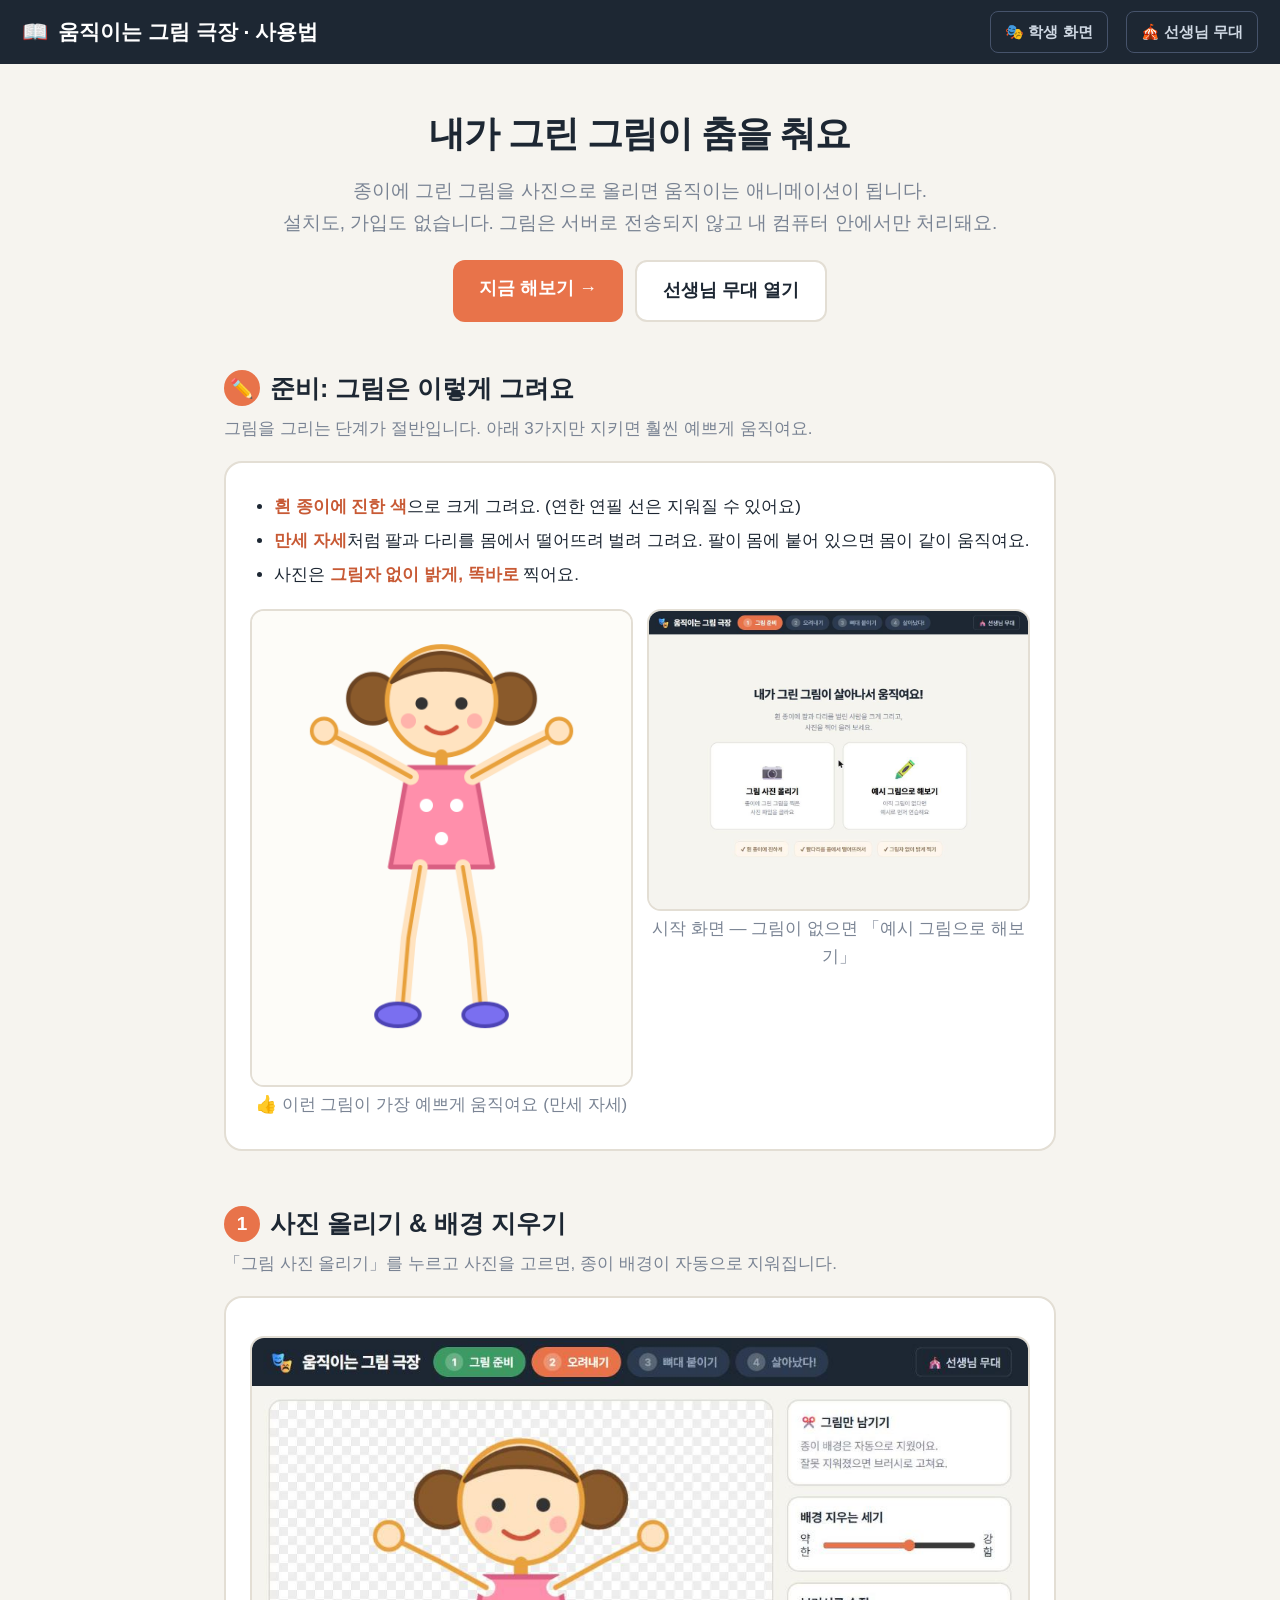
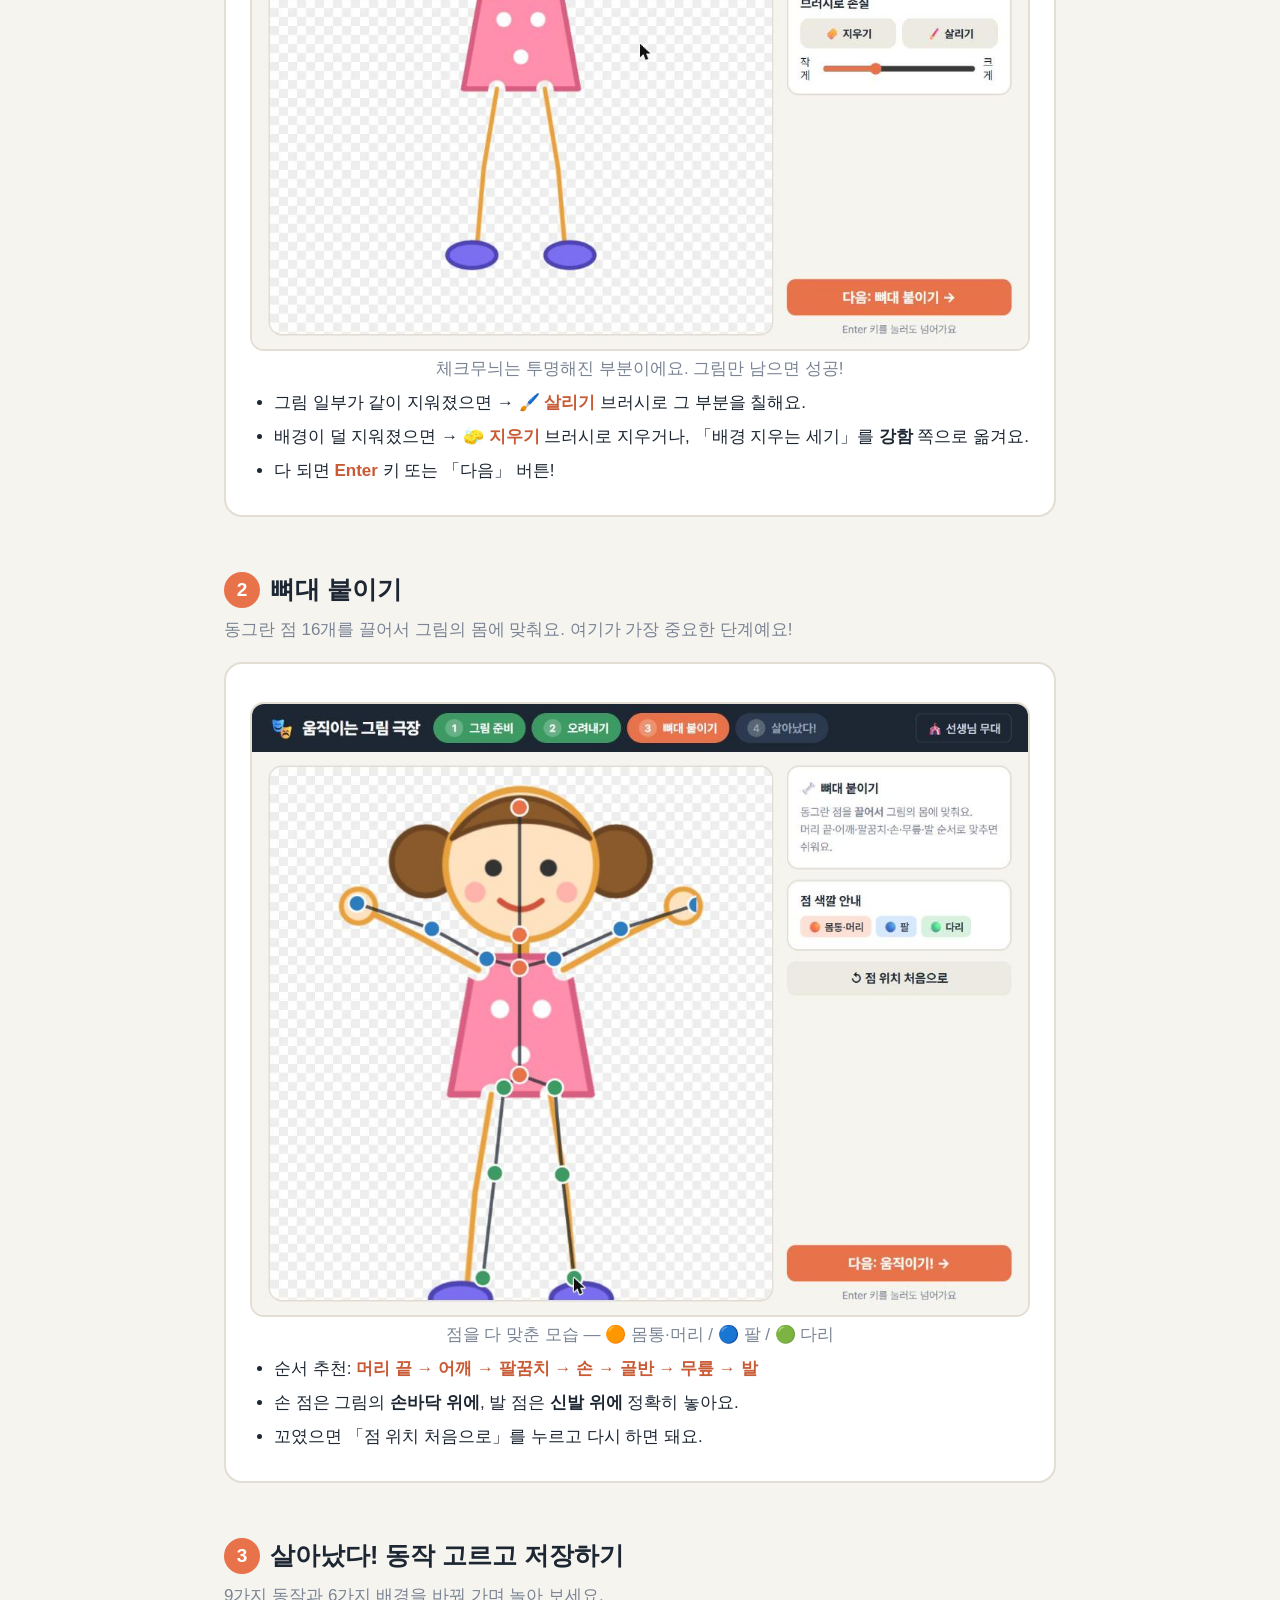
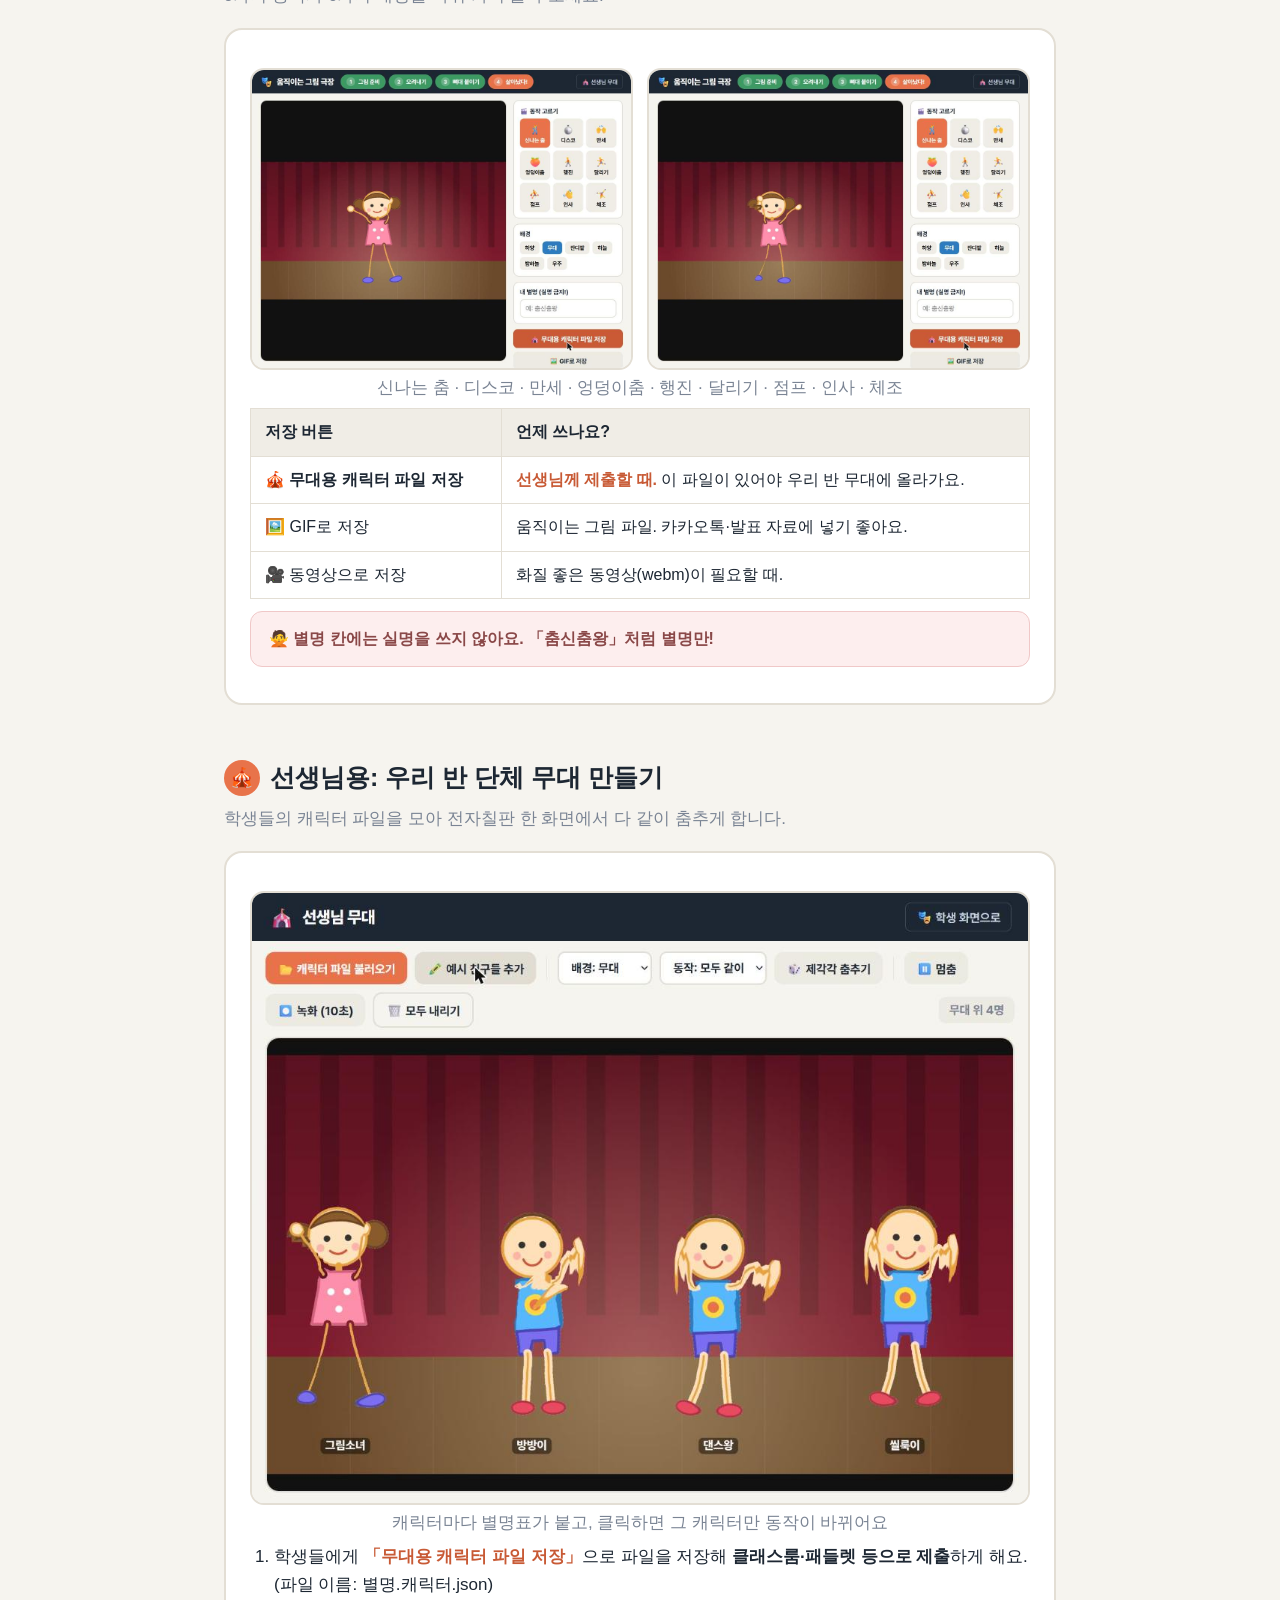
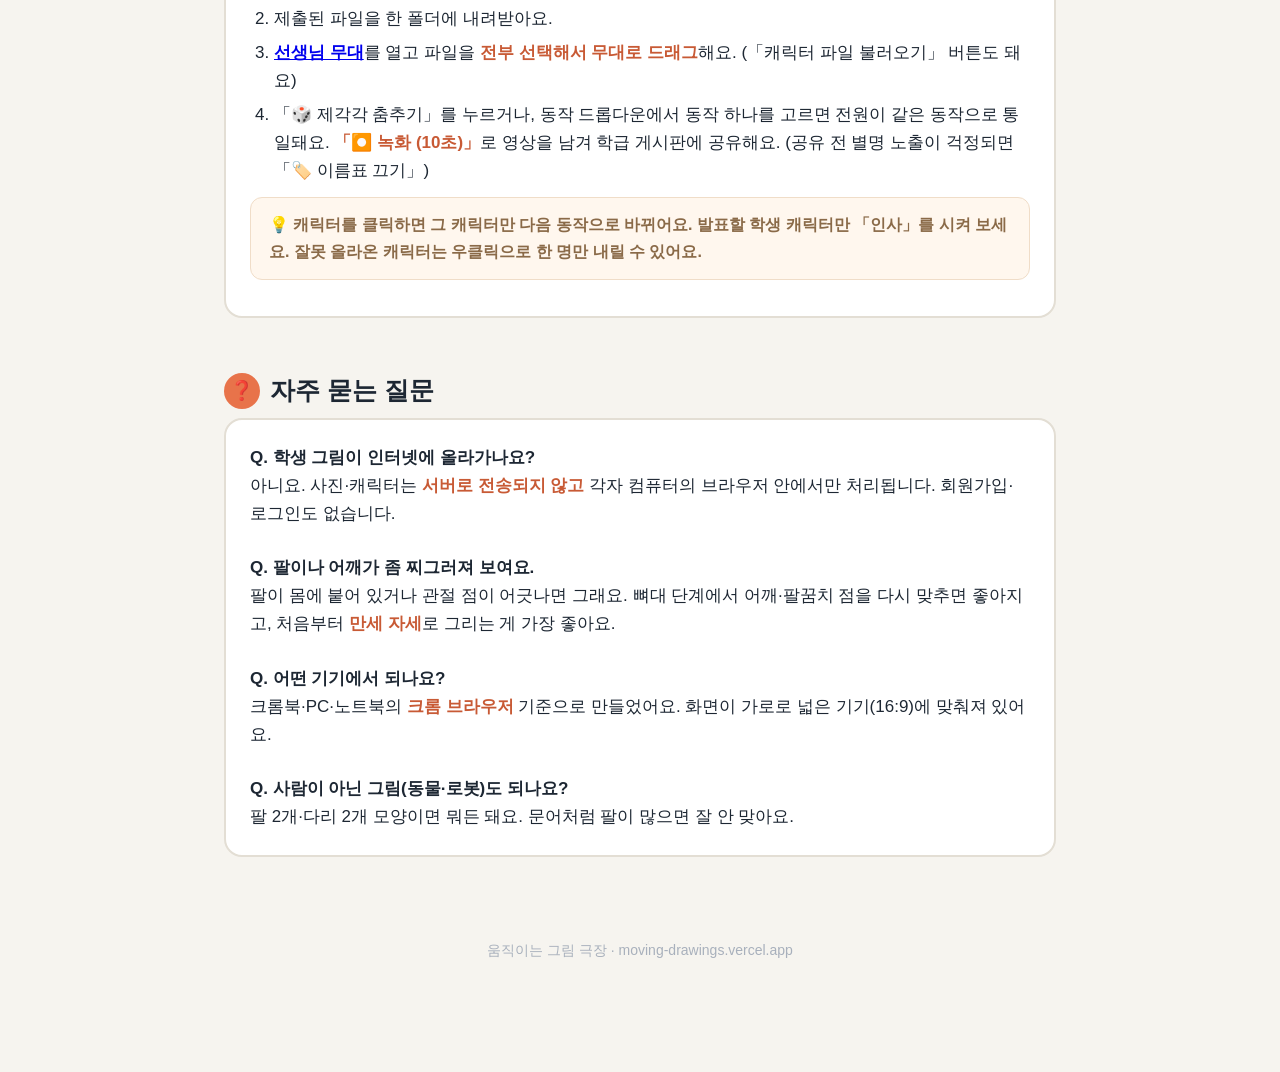
==== guide.html @ 5dd4f10f "사용법 문서·튜토리얼 모달 + 4개 점검 에이전트 지적사항 일괄 반영 새 기능: - guide.html 사용법 웹페이지, 학생 화면 첫 방문 시 단계별 튜토리얼 모달(라이브 춤 데" ====
<!DOCTYPE html>
<html lang="ko">
<head>
<meta charset="UTF-8">
<meta name="viewport" content="width=device-width, initial-scale=1.0">
<title>사용법 — 움직이는 그림 극장</title>
<meta name="description" content="움직이는 그림 극장 사용법: 그림 그리기 → 사진 올리기 → 뼈대 붙이기 → 춤추기 → 선생님 무대 군무까지.">
<meta property="og:title" content="움직이는 그림 극장 — 사용법">
<meta property="og:description" content="내가 그린 그림을 춤추게 만드는 방법, 한 장씩 따라해 보세요.">
<meta property="og:image" content="https://moving-drawings.vercel.app/assets/og.png">
<meta property="og:url" content="https://moving-drawings.vercel.app/guide.html">
<meta property="og:type" content="website">
<link rel="icon" href="assets/favicon.svg" type="image/svg+xml">
<style>
  * { margin: 0; padding: 0; box-sizing: border-box; }
  body {
    font-family: "Pretendard", "Apple SD Gothic Neo", "Malgun Gothic", sans-serif;
    background: #f6f4ef; color: #1d2733; line-height: 1.65;
  }
  header {
    height: 64px; display: flex; align-items: center; gap: 18px;
    padding: 0 22px; background: #1d2733; color: #fff;
    position: sticky; top: 0; z-index: 10;
  }
  header .logo { font-size: 21px; font-weight: 800; display: flex; align-items: center; gap: 10px; }
  header .spacer { flex: 1; }
  header a.navlink {
    color: #cfd8e3; text-decoration: none; font-size: 15px; font-weight: 600;
    padding: 8px 14px; border-radius: 8px; border: 1px solid #46536b;
  }
  header a.navlink:hover { background: #2c3a4f; color: #fff; }
  .wrap { max-width: 880px; margin: 0 auto; padding: 40px 24px 80px; }
  .hero { text-align: center; margin-bottom: 46px; }
  .hero h1 { font-size: 36px; font-weight: 800; letter-spacing: -1px; margin-bottom: 12px; }
  .hero p { font-size: 19px; color: #7a8494; }
  .hero .cta {
    display: inline-flex; gap: 12px; margin-top: 22px;
  }
  .hero .cta a {
    display: inline-block; padding: 14px 26px; border-radius: 12px;
    font-size: 18px; font-weight: 700; text-decoration: none;
  }
  .hero .cta a.main { background: #e8734a; color: #fff; }
  .hero .cta a.sub { background: #fff; color: #1d2733; border: 2px solid #e3ded4; }

  section { margin-bottom: 52px; }
  h2 {
    font-size: 25px; font-weight: 800; margin-bottom: 6px;
    display: flex; align-items: center; gap: 10px;
  }
  h2 .badge {
    flex-shrink: 0; width: 36px; height: 36px; border-radius: 50%;
    background: #e8734a; color: #fff; font-size: 19px;
    display: inline-flex; align-items: center; justify-content: center;
  }
  .sub-desc { font-size: 17px; color: #7a8494; margin-bottom: 18px; }
  .card {
    background: #fff; border: 2px solid #e3ded4; border-radius: 18px;
    padding: 24px; margin-bottom: 16px;
  }
  .card p, .card li { font-size: 17px; }
  .card ul, .card ol { padding-left: 24px; }
  .card li { margin: 6px 0; }
  .shot {
    width: 100%; border-radius: 14px; border: 2px solid #e3ded4;
    display: block; margin: 14px 0 4px;
  }
  .caption { font-size: 15px; color: #7a8494; text-align: center; margin-bottom: 6px; }
  .two { display: grid; grid-template-columns: 1fr 1fr; gap: 14px; }
  @media (max-width: 640px) { .two { grid-template-columns: 1fr; } }
  .tip {
    background: #fff7ee; border: 1px solid #f0ddc8; color: #8a6a48;
    padding: 14px 18px; border-radius: 12px; font-size: 16px; font-weight: 600;
    margin: 12px 0;
  }
  .warn {
    background: #fdeeee; border: 1px solid #f0c8c8; color: #8a4848;
    padding: 14px 18px; border-radius: 12px; font-size: 16px; font-weight: 600;
    margin: 12px 0;
  }
  b.k { color: #c85a35; }
  table { width: 100%; border-collapse: collapse; font-size: 16px; }
  th, td { border: 1px solid #e3ded4; padding: 10px 14px; text-align: left; }
  th { background: #f0ede6; }
  footer { text-align: center; color: #a8b0bc; font-size: 14px; padding: 30px 0; }
</style>
</head>
<body>
<header>
  <div class="logo"><span>📖</span>움직이는 그림 극장 · 사용법</div>
  <div class="spacer"></div>
  <a class="navlink" href="index.html">🎭 학생 화면</a>
  <a class="navlink" href="stage.html">🎪 선생님 무대</a>
</header>

<div class="wrap">
  <div class="hero">
    <h1>내가 그린 그림이 춤을 춰요</h1>
    <p>종이에 그린 그림을 사진으로 올리면 움직이는 애니메이션이 됩니다.<br>
    설치도, 가입도 없습니다. 그림은 서버로 전송되지 않고 내 컴퓨터 안에서만 처리돼요.</p>
    <div class="cta">
      <a class="main" href="index.html">지금 해보기 →</a>
      <a class="sub" href="stage.html">선생님 무대 열기</a>
    </div>
  </div>

  <section>
    <h2><span class="badge">✏️</span>준비: 그림은 이렇게 그려요</h2>
    <p class="sub-desc">그림을 그리는 단계가 절반입니다. 아래 3가지만 지키면 훨씬 예쁘게 움직여요.</p>
    <div class="card">
      <ul>
        <li><b class="k">흰 종이에 진한 색</b>으로 크게 그려요. (연한 연필 선은 지워질 수 있어요)</li>
        <li><b class="k">만세 자세</b>처럼 팔과 다리를 몸에서 떨어뜨려 벌려 그려요. 팔이 몸에 붙어 있으면 몸이 같이 움직여요.</li>
        <li>사진은 <b class="k">그림자 없이 밝게, 똑바로</b> 찍어요.</li>
      </ul>
      <div class="two">
        <div>
          <img class="shot" src="docs/사용법/00-예시그림-이렇게그려요.png" alt="추천 그림 예시 — 만세 자세로 팔다리를 벌린 그림">
          <p class="caption">👍 이런 그림이 가장 예쁘게 움직여요 (만세 자세)</p>
        </div>
        <div>
          <img class="shot" src="docs/사용법/01-시작화면.jpg" alt="시작 화면">
          <p class="caption">시작 화면 — 그림이 없으면 「예시 그림으로 해보기」</p>
        </div>
      </div>
    </div>
  </section>

  <section>
    <h2><span class="badge">1</span>사진 올리기 &amp; 배경 지우기</h2>
    <p class="sub-desc">「그림 사진 올리기」를 누르고 사진을 고르면, 종이 배경이 자동으로 지워집니다.</p>
    <div class="card">
      <img class="shot" src="docs/사용법/02-배경-자동제거.jpg" alt="배경이 자동으로 제거된 화면">
      <p class="caption">체크무늬는 투명해진 부분이에요. 그림만 남으면 성공!</p>
      <ul>
        <li>그림 일부가 같이 지워졌으면 → <b class="k">🖌️ 살리기</b> 브러시로 그 부분을 칠해요.</li>
        <li>배경이 덜 지워졌으면 → <b class="k">🧽 지우기</b> 브러시로 지우거나, 「배경 지우는 세기」를 <b>강함</b> 쪽으로 옮겨요.</li>
        <li>다 되면 <b class="k">Enter</b> 키 또는 「다음」 버튼!</li>
      </ul>
    </div>
  </section>

  <section>
    <h2><span class="badge">2</span>뼈대 붙이기</h2>
    <p class="sub-desc">동그란 점 16개를 끌어서 그림의 몸에 맞춰요. 여기가 가장 중요한 단계예요!</p>
    <div class="card">
      <img class="shot" src="docs/사용법/03-뼈대-붙이기.jpg" alt="관절 점을 그림에 맞게 배치한 화면">
      <p class="caption">점을 다 맞춘 모습 — 🟠 몸통·머리 / 🔵 팔 / 🟢 다리</p>
      <ul>
        <li>순서 추천: <b class="k">머리 끝 → 어깨 → 팔꿈치 → 손 → 골반 → 무릎 → 발</b></li>
        <li>손 점은 그림의 <b>손바닥 위에</b>, 발 점은 <b>신발 위에</b> 정확히 놓아요.</li>
        <li>꼬였으면 「점 위치 처음으로」를 누르고 다시 하면 돼요.</li>
      </ul>
    </div>
  </section>

  <section>
    <h2><span class="badge">3</span>살아났다! 동작 고르고 저장하기</h2>
    <p class="sub-desc">9가지 동작과 6가지 배경을 바꿔 가며 놀아 보세요.</p>
    <div class="card">
      <div class="two">
        <div>
          <img class="shot" src="docs/사용법/04-완성-춤추기1.jpg" alt="완성된 캐릭터가 춤추는 화면 1">
        </div>
        <div>
          <img class="shot" src="docs/사용법/05-완성-춤추기2.jpg" alt="완성된 캐릭터가 춤추는 화면 2">
        </div>
      </div>
      <p class="caption">신나는 춤 · 디스코 · 만세 · 엉덩이춤 · 행진 · 달리기 · 점프 · 인사 · 체조</p>
      <table>
        <tr><th>저장 버튼</th><th>언제 쓰나요?</th></tr>
        <tr><td>🎪 <b>무대용 캐릭터 파일 저장</b></td><td><b class="k">선생님께 제출할 때.</b> 이 파일이 있어야 우리 반 무대에 올라가요.</td></tr>
        <tr><td>🖼️ GIF로 저장</td><td>움직이는 그림 파일. 카카오톡·발표 자료에 넣기 좋아요.</td></tr>
        <tr><td>🎥 동영상으로 저장</td><td>화질 좋은 동영상(webm)이 필요할 때.</td></tr>
      </table>
      <div class="warn">🙅 별명 칸에는 <b>실명을 쓰지 않아요.</b> 「춤신춤왕」처럼 별명만!</div>
    </div>
  </section>

  <section>
    <h2><span class="badge">🎪</span>선생님용: 우리 반 단체 무대 만들기</h2>
    <p class="sub-desc">학생들의 캐릭터 파일을 모아 전자칠판 한 화면에서 다 같이 춤추게 합니다.</p>
    <div class="card">
      <img class="shot" src="docs/사용법/06-선생님무대-단체군무.jpg" alt="선생님 무대에서 여러 캐릭터가 함께 춤추는 화면">
      <p class="caption">캐릭터마다 별명표가 붙고, 클릭하면 그 캐릭터만 동작이 바뀌어요</p>
      <ol>
        <li>학생들에게 <b class="k">「무대용 캐릭터 파일 저장」</b>으로 파일을 저장해 <b>클래스룸·패들렛 등으로 제출</b>하게 해요. (파일 이름: 별명.캐릭터.json)</li>
        <li>제출된 파일을 한 폴더에 내려받아요.</li>
        <li><a href="stage.html"><b>선생님 무대</b></a>를 열고 파일을 <b class="k">전부 선택해서 무대로 드래그</b>해요. (「캐릭터 파일 불러오기」 버튼도 돼요)</li>
        <li>「🎲 제각각 춤추기」를 누르거나, 동작 드롭다운에서 동작 하나를 고르면 전원이 같은 동작으로 통일돼요. <b class="k">「⏺️ 녹화 (10초)」</b>로 영상을 남겨 학급 게시판에 공유해요. (공유 전 별명 노출이 걱정되면 「🏷️ 이름표 끄기」)</li>
      </ol>
      <div class="tip">💡 캐릭터를 <b>클릭</b>하면 그 캐릭터만 다음 동작으로 바뀌어요. 발표할 학생 캐릭터만 「인사」를 시켜 보세요. 잘못 올라온 캐릭터는 <b>우클릭</b>으로 한 명만 내릴 수 있어요.</div>
    </div>
  </section>

  <section>
    <h2><span class="badge">❓</span>자주 묻는 질문</h2>
    <div class="card">
      <p><b>Q. 학생 그림이 인터넷에 올라가나요?</b><br>
      아니요. 사진·캐릭터는 <b class="k">서버로 전송되지 않고</b> 각자 컴퓨터의 브라우저 안에서만 처리됩니다. 회원가입·로그인도 없습니다.</p>
      <br>
      <p><b>Q. 팔이나 어깨가 좀 찌그러져 보여요.</b><br>
      팔이 몸에 붙어 있거나 관절 점이 어긋나면 그래요. 뼈대 단계에서 어깨·팔꿈치 점을 다시 맞추면 좋아지고, 처음부터 <b class="k">만세 자세</b>로 그리는 게 가장 좋아요.</p>
      <br>
      <p><b>Q. 어떤 기기에서 되나요?</b><br>
      크롬북·PC·노트북의 <b class="k">크롬 브라우저</b> 기준으로 만들었어요. 화면이 가로로 넓은 기기(16:9)에 맞춰져 있어요.</p>
      <br>
      <p><b>Q. 사람이 아닌 그림(동물·로봇)도 되나요?</b><br>
      팔 2개·다리 2개 모양이면 뭐든 돼요. 문어처럼 팔이 많으면 잘 안 맞아요.</p>
    </div>
  </section>

  <footer>움직이는 그림 극장 · moving-drawings.vercel.app</footer>
</div>
</body>
</html>
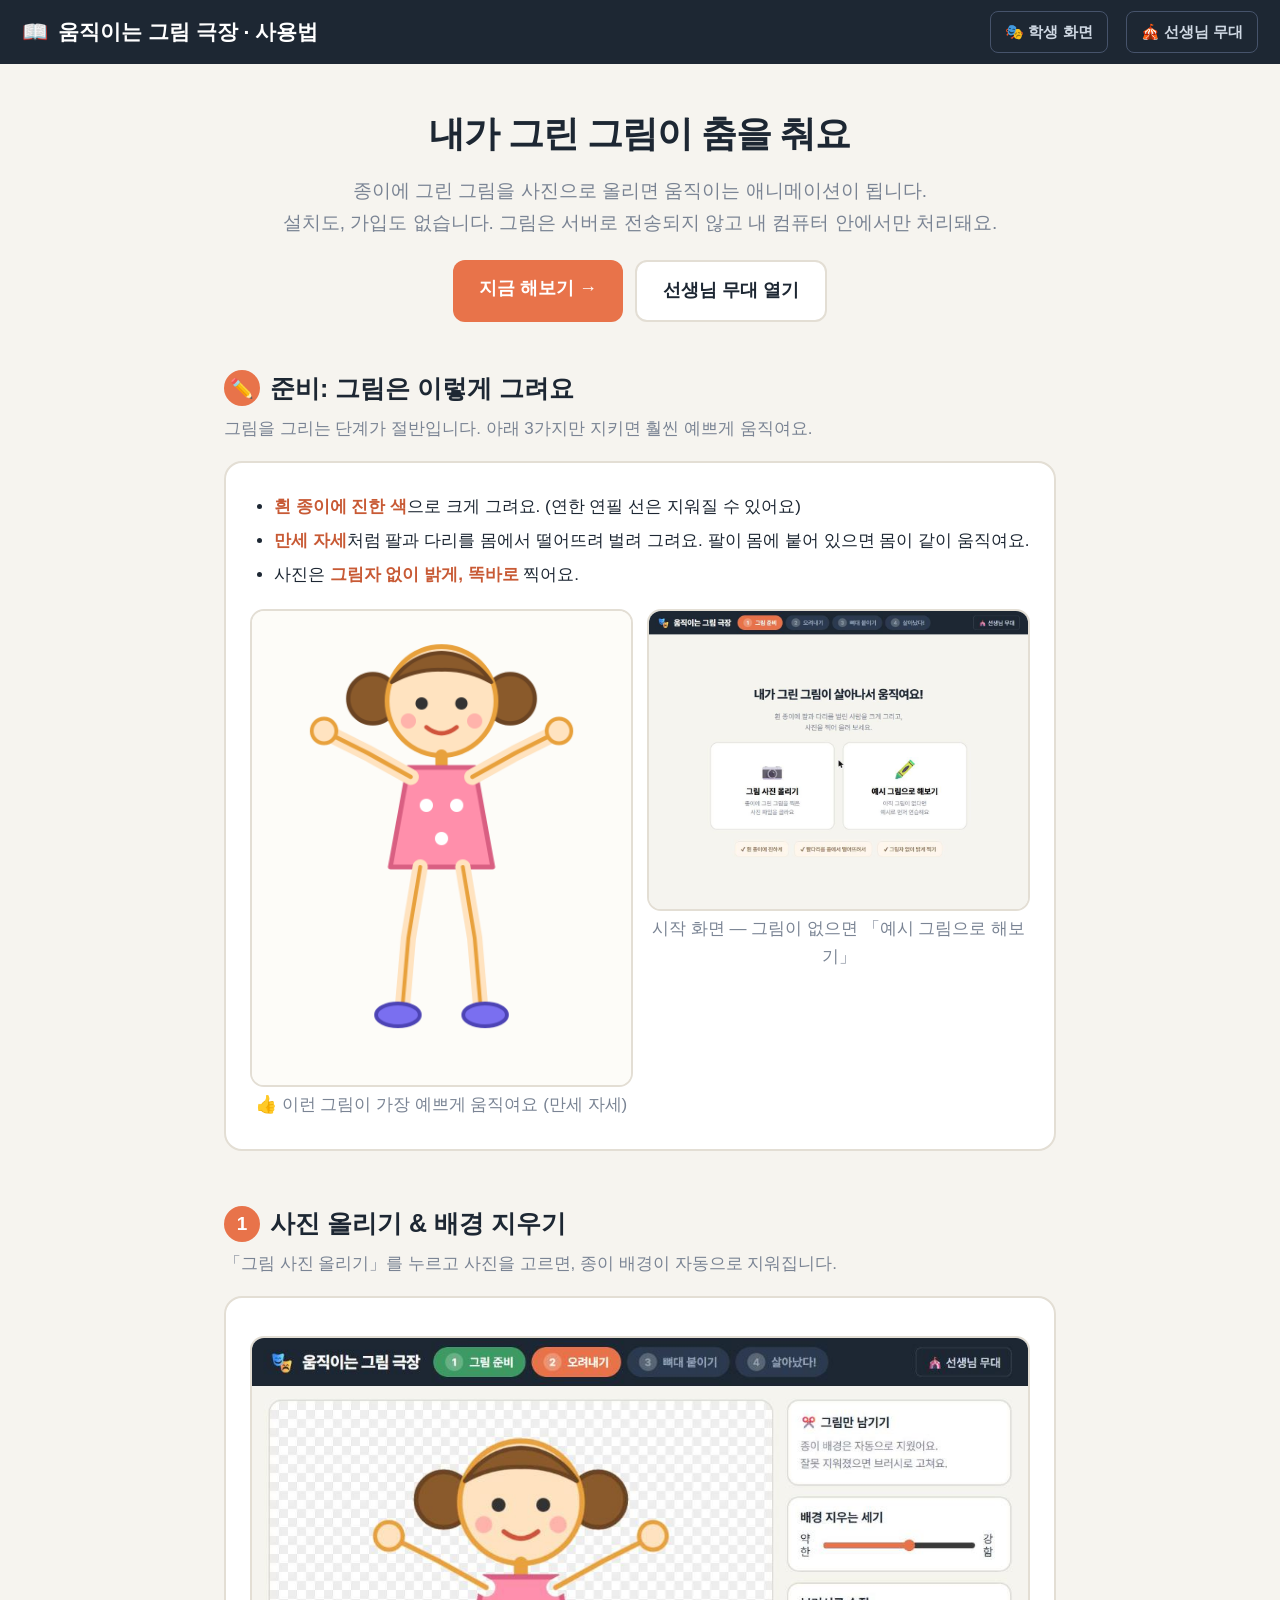
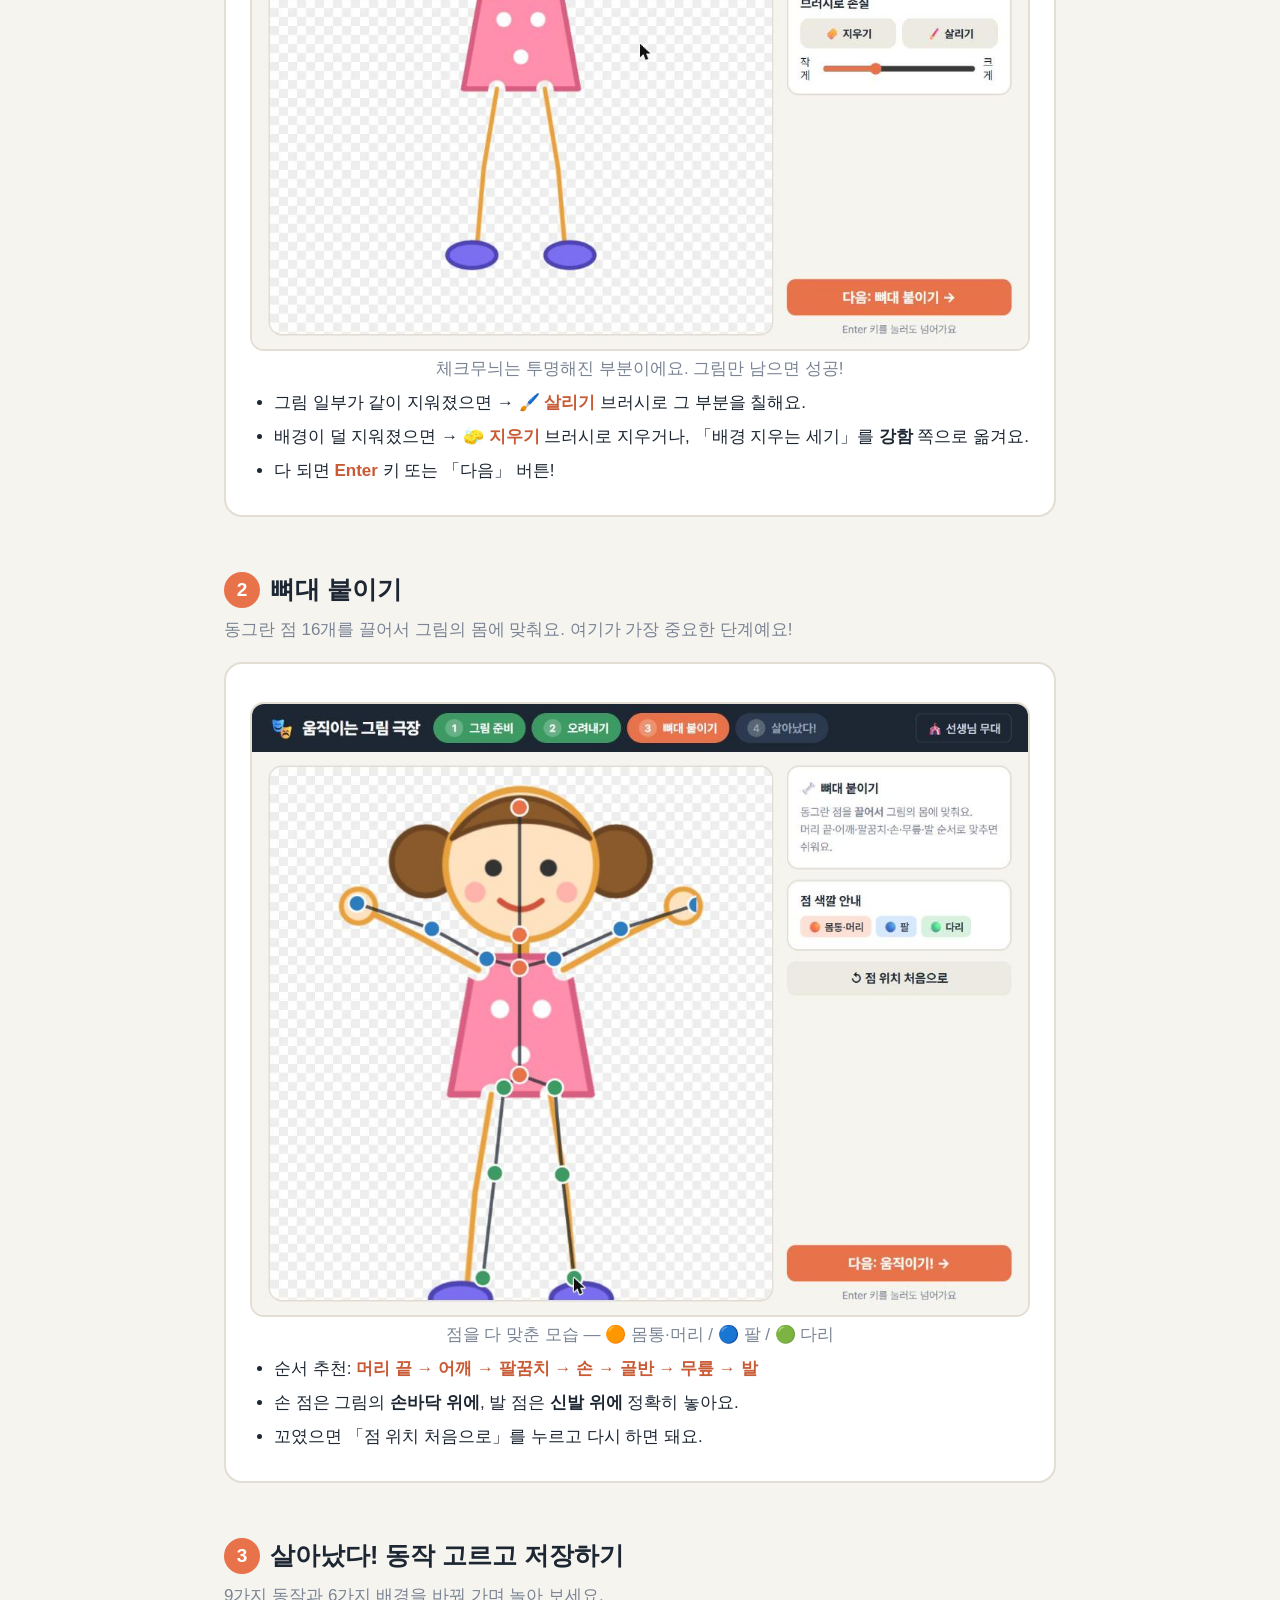
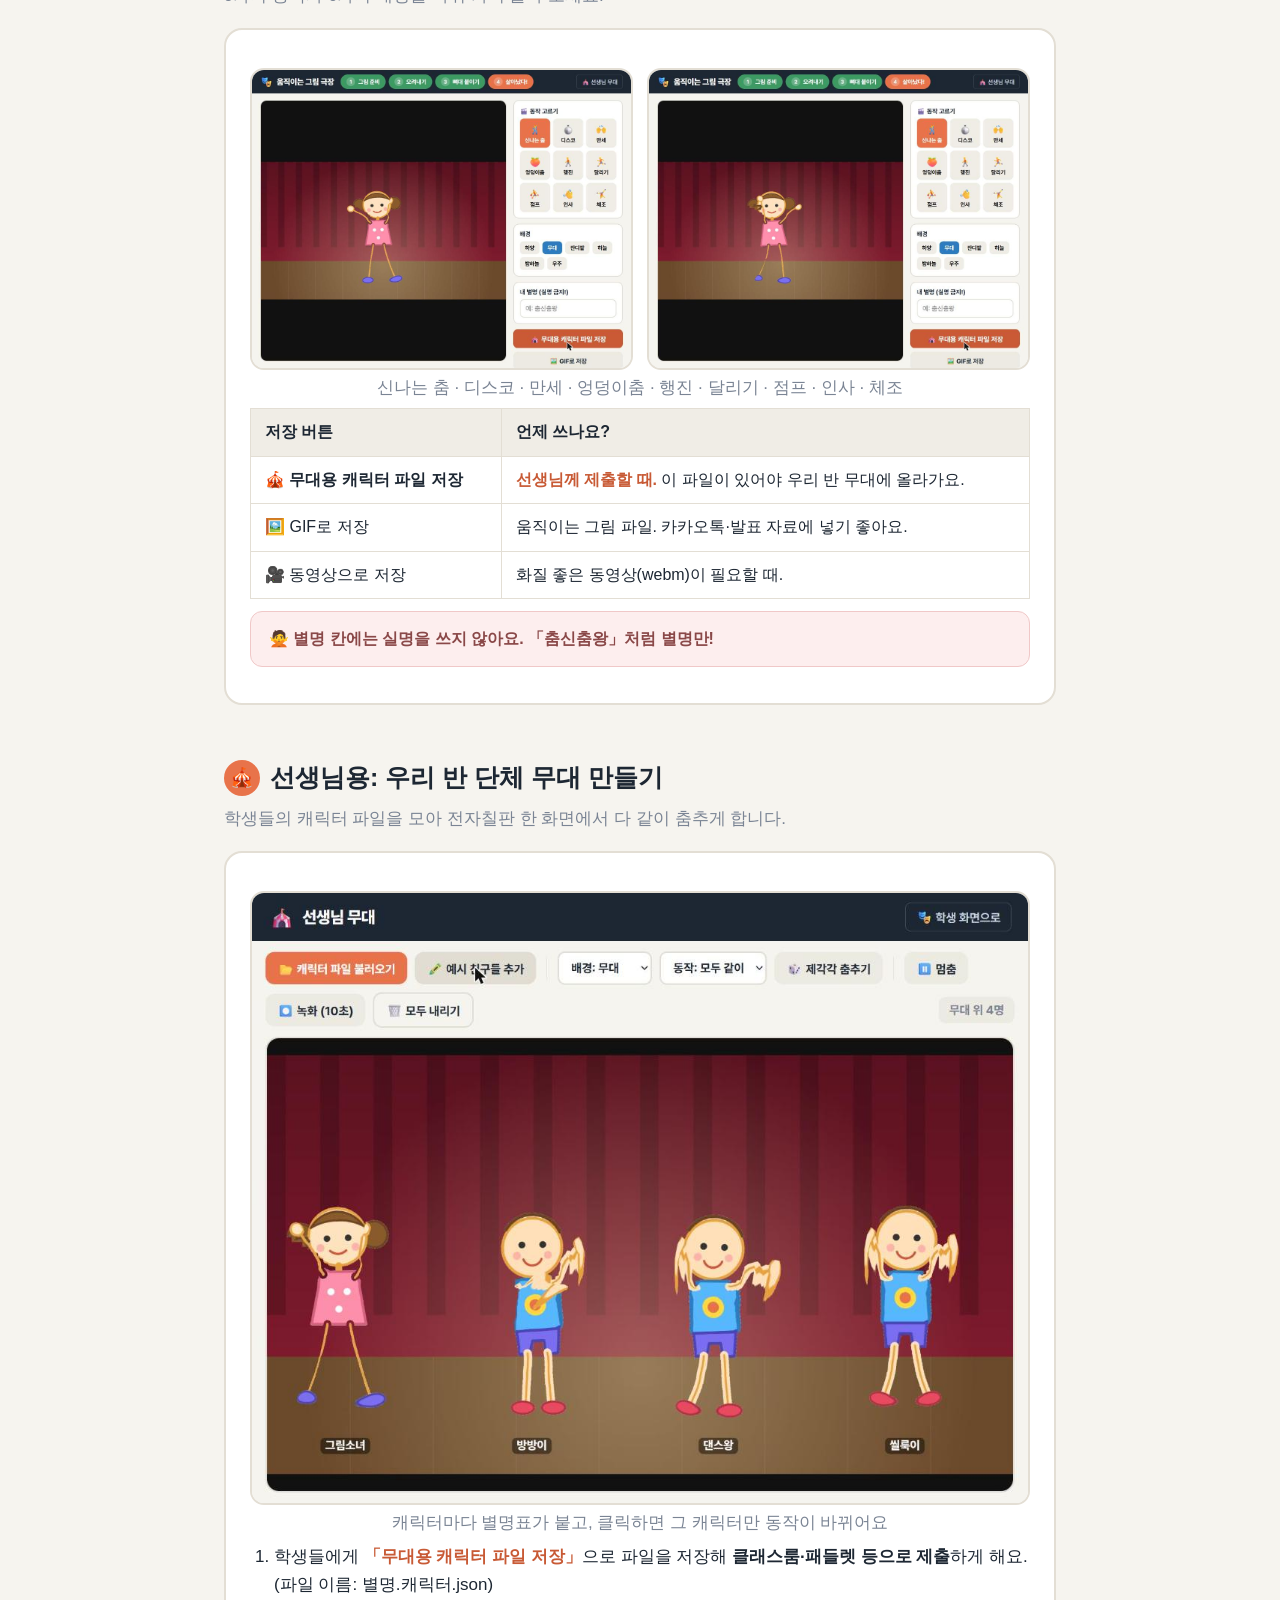
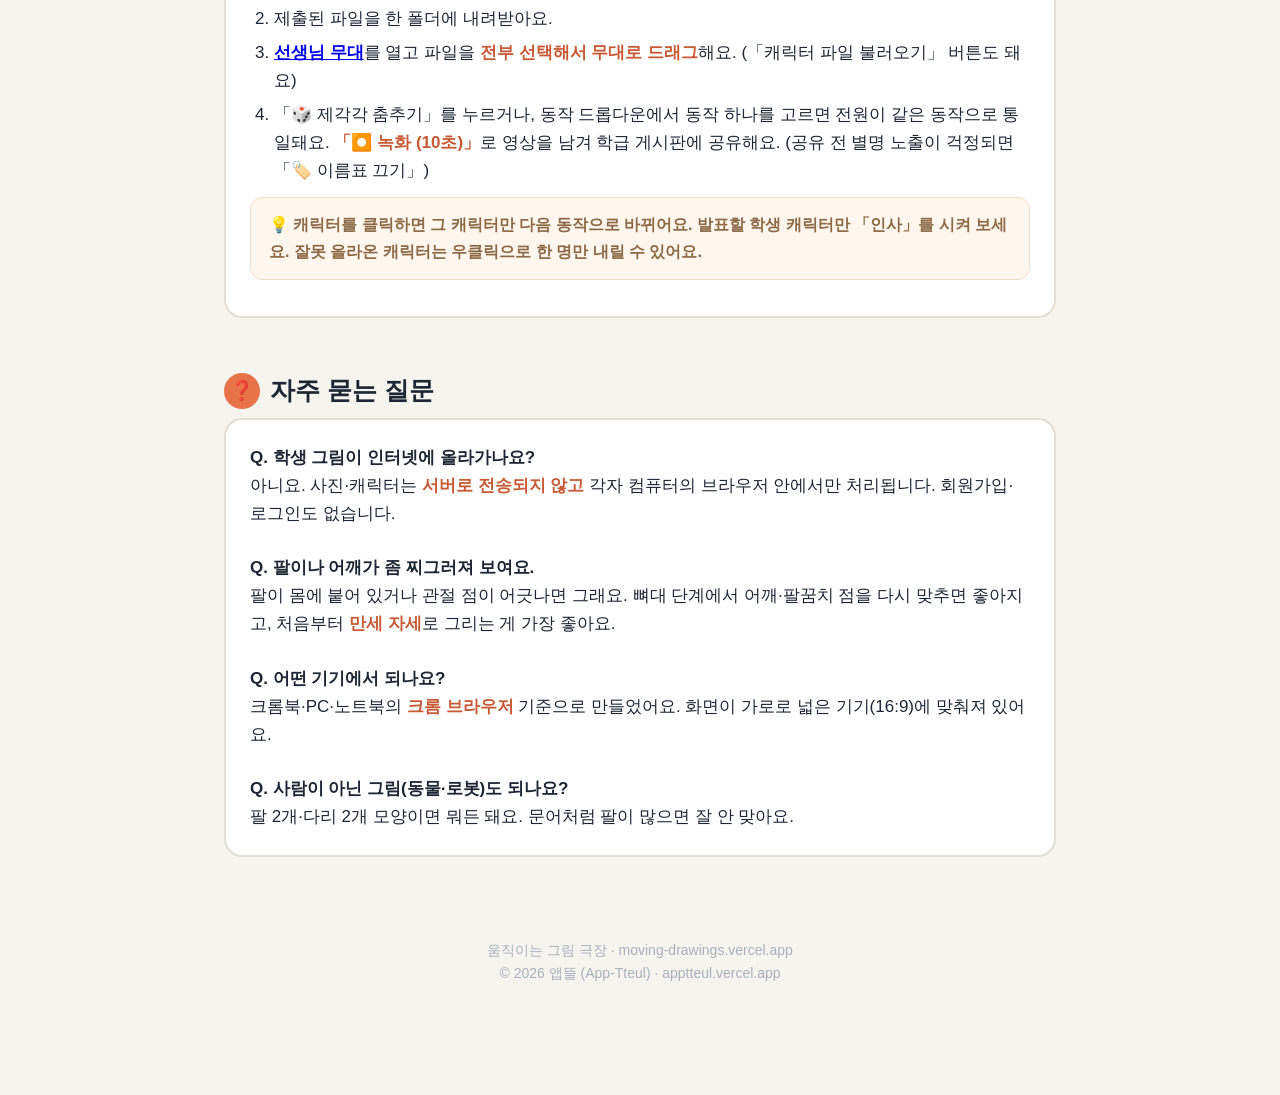
==== commit c46de5ab: "푸터 카피라이트 추가 — (c) 2026 앱뜰 (App-Tteul) 학생 화면·무대는 한 화면 레이아웃을 해치지 않게 우하단 고정 소형 표기, 사용법 페이지는 기존 푸터에 추가  " ====
--- a/guide.html
+++ b/guide.html
@@ -210,7 +210,7 @@
     </div>
   </section>
 
-  <footer>움직이는 그림 극장 · moving-drawings.vercel.app</footer>
+  <footer>움직이는 그림 극장 · moving-drawings.vercel.app<br>© 2026 앱뜰 (App-Tteul) · apptteul.vercel.app</footer>
 </div>
 </body>
 </html>
